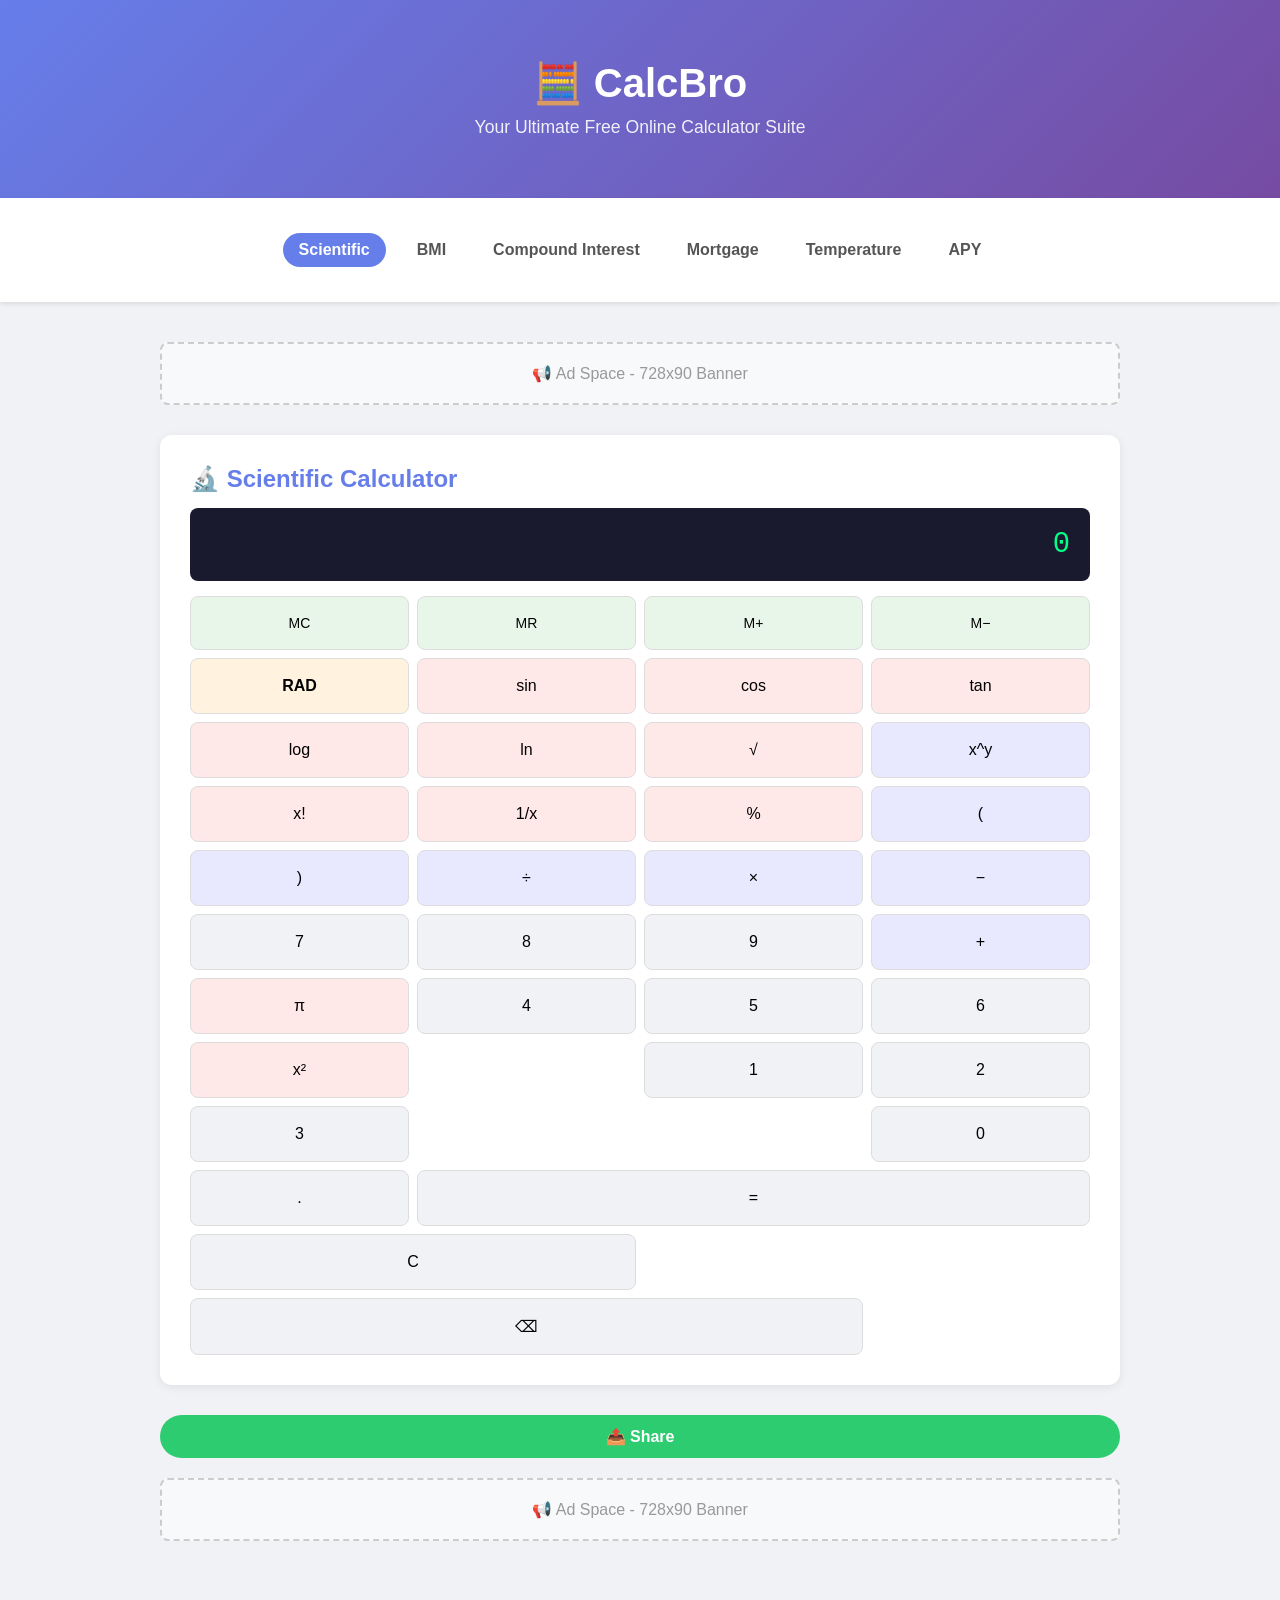
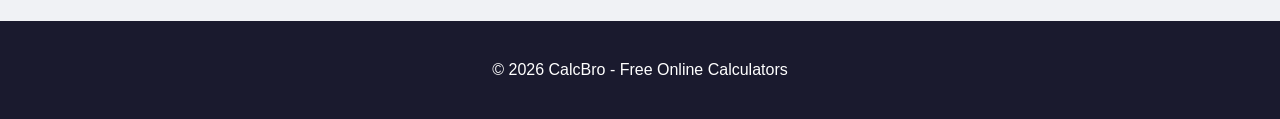
==== index.html @ e7fcbe0c "PR#20: Fix broken calculate and share buttons on all calculator pages - Restore 'unsafe-inline' and " ====
<!DOCTYPE html>
<html lang="en">
<head>
    <meta charset="UTF-8">
    <meta name="viewport" content="width=device-width, initial-scale=1.0">
    <title>Free Online Scientific Calculator | CalcBro - Trig, Log, Square Root</title>
    <meta name="description" content="Free online scientific calculator with trig functions, logarithms, and square roots. Fast, accurate, mobile-friendly. No download needed.">
    <meta name="keywords" content="scientific calculator, online calculator, trigonometric calculator, sin cos tan calculator, logarithm calculator, free calculator, math calculator">
    <meta name="robots" content="index, follow">
    <meta name="author" content="CalcBro">
    <meta name="language" content="English">
    <meta name="revisit-after" content="7 days">
    <meta http-equiv="Strict-Transport-Security" content="max-age=31536000; includeSubDomains">
    <meta http-equiv="Referrer-Policy" content="strict-origin-when-cross-origin">
    <meta http-equiv="Content-Security-Policy" content="default-src 'self'; script-src 'self' 'unsafe-inline' 'unsafe-eval' https://static.cloudflareinsights.com https://gc.zgo.at; connect-src 'self' https://cloudflareinsights.com https://freshgrass420.goatcounter.com; img-src 'self' data: https:; style-src 'self' 'unsafe-inline'; frame-ancestors 'none';">
    <!-- Open Graph -->
    <meta property="og:title" content="Free Online Scientific Calculator | CalcBro">
    <meta property="og:description" content="Free online scientific calculator with trig functions, logarithms, square roots, and more. Mobile-friendly, no signup required.">
    <meta property="og:type" content="website">
    <meta property="og:url" content="https://freshgrass420.github.io/calculator-website/index.html">
    <!-- Twitter Card -->
    <meta name="twitter:card" content="summary">
    <meta name="twitter:title" content="Free Online Scientific Calculator | CalcBro">
    <meta name="twitter:description" content="Free online scientific calculator with trig functions, logarithms, square roots, and more.">
    <link rel="canonical" href="https://freshgrass420.github.io/calculator-website/index.html">
    <link rel="stylesheet" href="styles.css">
    <!-- Structured Data: SoftwareApplication -->
    <script type="application/ld+json">
    {
        "@context": "https://schema.org",
        "@type": "SoftwareApplication",
        "name": "CalcBro Scientific Calculator",
        "applicationCategory": "UtilityApplication",
        "operatingSystem": "Web Browser",
        "url": "https://freshgrass420.github.io/calculator-website/index.html",
        "description": "Free online scientific calculator with trigonometric functions, logarithms, square roots, and mathematical constants. Mobile-friendly and requires no download.",
        "offers": {
            "@type": "Offer",
            "price": "0",
            "priceCurrency": "USD"
        },
        "featureList": [
            "Trigonometric functions (sin, cos, tan)",
            "Logarithms (log, ln)",
            "Square roots and squares",
            "Pi constant",
            "Basic arithmetic operations"
        ]
    }
    </script>
    <!-- Structured Data: BreadcrumbList -->
    <script type="application/ld+json">
    {
        "@context": "https://schema.org",
        "@type": "BreadcrumbList",
        "itemListElement": [
            {
                "@type": "ListItem",
                "position": 1,
                "name": "Home",
                "item": "https://freshgrass420.github.io/calculator-website/"
            },
            {
                "@type": "ListItem",
                "position": 2,
                "name": "Scientific Calculator",
                "item": "https://freshgrass420.github.io/calculator-website/index.html"
            }
        ]
    }
    </script>
</head>
<body>
    <header>
        <div class="container">
            <h1>🧮 CalcBro</h1>
            <p>Your Ultimate Free Online Calculator Suite</p>
        </div>
    </header>

    <nav class="nav-bar">
        <div class="container">
            <div class="nav-links">
                <a href="index.html" class="active">Scientific</a>
                <a href="bmi.html">BMI</a>
                <a href="compound.html">Compound Interest</a>
                <a href="mortgage.html">Mortgage</a>
                <a href="temperature.html">Temperature</a>
                <a href="apy.html">APY</a>
            </div>
        </div>
    </nav>

    <div class="container">
        <div class="ad-box">📢 Ad Space - 728x90 Banner</div>

        <section class="section">
            <h2>🔬 Scientific Calculator</h2>
            <div class="sci-display" id="sci-display">0</div>
            <div class="sci-grid">
                <!-- Memory and Mode Row -->
                <button class="sci-btn mem" onclick="sciMemClear()">MC</button>
                <button class="sci-btn mem" onclick="sciMemRecall()">MR</button>
                <button class="sci-btn mem" onclick="sciMemAdd()">M+</button>
                <button class="sci-btn mem" onclick="sciMemSubtract()">M−</button>
                <button class="sci-btn fn" id="deg-rad-toggle" onclick="sciToggleDeg()">RAD</button>
                
                <!-- Scientific Functions Row -->
                <button class="sci-btn fn" onclick="sciFn('sin')">sin</button>
                <button class="sci-btn fn" onclick="sciFn('cos')">cos</button>
                <button class="sci-btn fn" onclick="sciFn('tan')">tan</button>
                <button class="sci-btn fn" onclick="sciFn('log')">log</button>
                <button class="sci-btn fn" onclick="sciFn('ln')">ln</button>
                
                <!-- More Functions Row -->
                <button class="sci-btn fn" onclick="sciFn('sqrt')">√</button>
                <button class="sci-btn op" onclick="sciInput('^')">x^y</button>
                <button class="sci-btn fn" onclick="sciFactorial()">x!</button>
                <button class="sci-btn fn" onclick="sciReciprocal()">1/x</button>
                <button class="sci-btn fn" onclick="sciPercent()">%</button>
                
                <!-- Parentheses and Operators Row -->
                <button class="sci-btn op" onclick="sciInput('(')">(</button>
                <button class="sci-btn op" onclick="sciInput(')')">)</button>
                <button class="sci-btn op" onclick="sciInput('/')">÷</button>
                <button class="sci-btn op" onclick="sciInput('*')">×</button>
                <button class="sci-btn op" onclick="sciInput('-')">−</button>
                
                <!-- Numbers 7-8-9 Row -->
                <button class="sci-btn" onclick="sciInput('7')">7</button>
                <button class="sci-btn" onclick="sciInput('8')">8</button>
                <button class="sci-btn" onclick="sciInput('9')">9</button>
                <button class="sci-btn op" onclick="sciInput('+')">+</button>
                <button class="sci-btn fn" onclick="sciInput('pi')">π</button>
                
                <!-- Numbers 4-5-6 Row -->
                <button class="sci-btn" onclick="sciInput('4')">4</button>
                <button class="sci-btn" onclick="sciInput('5')">5</button>
                <button class="sci-btn" onclick="sciInput('6')">6</button>
                <button class="sci-btn fn" onclick="sciFn('square')">x²</button>
                <button class="sci-btn" style="visibility:hidden;"></button>
                
                <!-- Numbers 1-2-3 Row -->
                <button class="sci-btn" onclick="sciInput('1')">1</button>
                <button class="sci-btn" onclick="sciInput('2')">2</button>
                <button class="sci-btn" onclick="sciInput('3')">3</button>
                <button class="sci-btn" style="visibility:hidden;"></button>
                <button class="sci-btn" style="visibility:hidden;"></button>
                
                <!-- Numbers 0 and Special Row -->
                <button class="sci-btn" onclick="sciInput('0')">0</button>
                <button class="sci-btn" onclick="sciInput('.')">.</button>
                <button class="sci-btn equals-btn" onclick="sciCalculateDebounced()">=</button>
                
                <!-- Clear and Backspace Row -->
                <button class="sci-btn clear-btn" onclick="sciClear()">C</button>
                <button class="sci-btn backspace-btn" onclick="sciBackspace()">⌫</button>
            </div>
        </section>

        <div class="share-container">
            <button class="btn-calc share-btn" onclick="shareResult('sci')">📤 Share</button>
        </div>

        <div class="ad-box">📢 Ad Space - 728x90 Banner</div>
    </div>

    <footer>
        <div class="container">
            <p>© 2026 CalcBro - Free Online Calculators</p>
        </div>
    </footer>

    <script src="script.js"></script>
  <!-- Cloudflare Web Analytics --><script defer src='https://static.cloudflareinsights.com/beacon.min.js' data-cf-beacon='{"token": "e698996f14194ecea9198e165afc4b70"}'></script>
<!-- GoatCounter Analytics --><script data-goatcounter="https://freshgrass420.goatcounter.com/count"
        async src="//gc.zgo.at/count.js"></script>
</body>
</html>
---- styles.css ----
* { margin: 0; padding: 0; box-sizing: border-box; }
body { font-family: -apple-system, BlinkMacSystemFont, 'Segoe UI', Roboto, sans-serif; background: #f0f2f5; color: #333; }
.container { max-width: 1000px; margin: 0 auto; padding: 20px; }
header { background: linear-gradient(135deg, #667eea 0%, #764ba2 100%); color: white; padding: 40px 0; text-align: center; }
header h1 { font-size: 2.5em; margin-bottom: 10px; }
header p { opacity: 0.9; font-size: 1.1em; }
.nav-bar { background: white; padding: 15px 0; box-shadow: 0 2px 4px rgba(0,0,0,0.1); position: sticky; top: 0; z-index: 100; }
.nav-links { display: flex; justify-content: center; gap: 15px; flex-wrap: wrap; }
.nav-links a { color: #555; text-decoration: none; font-weight: 600; padding: 8px 16px; border-radius: 20px; transition: all 0.3s; }
.nav-links a:hover, .nav-links a.active { background: #667eea; color: white; }
.section { background: white; padding: 30px; margin: 30px 0; border-radius: 12px; box-shadow: 0 2px 10px rgba(0,0,0,0.08); }
h2 { color: #667eea; margin-bottom: 15px; }
.calc-grid { display: grid; grid-template-columns: 1fr 1fr; gap: 20px; }
@media (max-width: 768px) { .calc-grid { grid-template-columns: 1fr; } }
.input-group { margin-bottom: 15px; }
.input-group label { display: block; margin-bottom: 5px; font-weight: 500; }
.input-group input, .input-group select { width: 100%; padding: 10px; border: 2px solid #e0e0e0; border-radius: 8px; font-size: 16px; }
.input-group input:focus { outline: none; border-color: #667eea; }
.btn-calc { background: linear-gradient(135deg, #667eea 0%, #764ba2 100%); color: white; border: none; padding: 12px 30px; border-radius: 25px; font-size: 16px; font-weight: 600; cursor: pointer; width: 100%; }
.btn-calc:hover { transform: translateY(-2px); box-shadow: 0 5px 15px rgba(102,126,234,0.4); }
.result-box { background: #f8f9fa; border-radius: 8px; padding: 20px; border-left: 4px solid #667eea; }
.result-box h3 { margin-bottom: 10px; }
.result-value { font-size: 1.8em; font-weight: bold; color: #667eea; }
.sci-display { background: #1a1a2e; color: #00ff88; padding: 20px; border-radius: 8px; font-family: 'Courier New', monospace; font-size: 1.8em; text-align: right; margin-bottom: 15px; min-height: 70px; overflow: hidden; }
.sci-grid { display: grid; grid-template-columns: repeat(4, 1fr); gap: 8px; }
.sci-btn { padding: 18px; background: #f0f2f5; border: 1px solid #ddd; border-radius: 8px; cursor: pointer; font-size: 16px; font-weight: 500; transition: background 0.2s; }
.sci-btn:hover { background: #667eea; color: white; }
.sci-btn.op { background: #e8e8ff; }
.sci-btn.fn { background: #ffe8e8; }
.ad-box { background: #f8f9fa; border: 2px dashed #ccc; padding: 20px; text-align: center; margin: 20px 0; color: #999; border-radius: 8px; }
footer { background: #1a1a2e; color: white; text-align: center; padding: 20px 0; margin-top: 40px; }

/* Memory buttons */
.sci-btn.mem { background: #e8f5e9; font-size: 14px; }
/* Degree/Radian toggle */
#deg-rad-toggle { background: #fff3e0; font-weight: 700; }
/* Copy/Share buttons */
.btn-copy { background: #3498db; }
.btn-share { background: #2ecc71; }

/* Security fix: moved inline styles to CSS */
.equals-btn { grid-column: span 3; }
.clear-btn { grid-column: span 2; }
.backspace-btn { grid-column: span 3; }
.share-container { display: flex; gap: 10px; margin-top: 10px; }
.share-btn { width: auto; flex: 1; background: #2ecc71; }
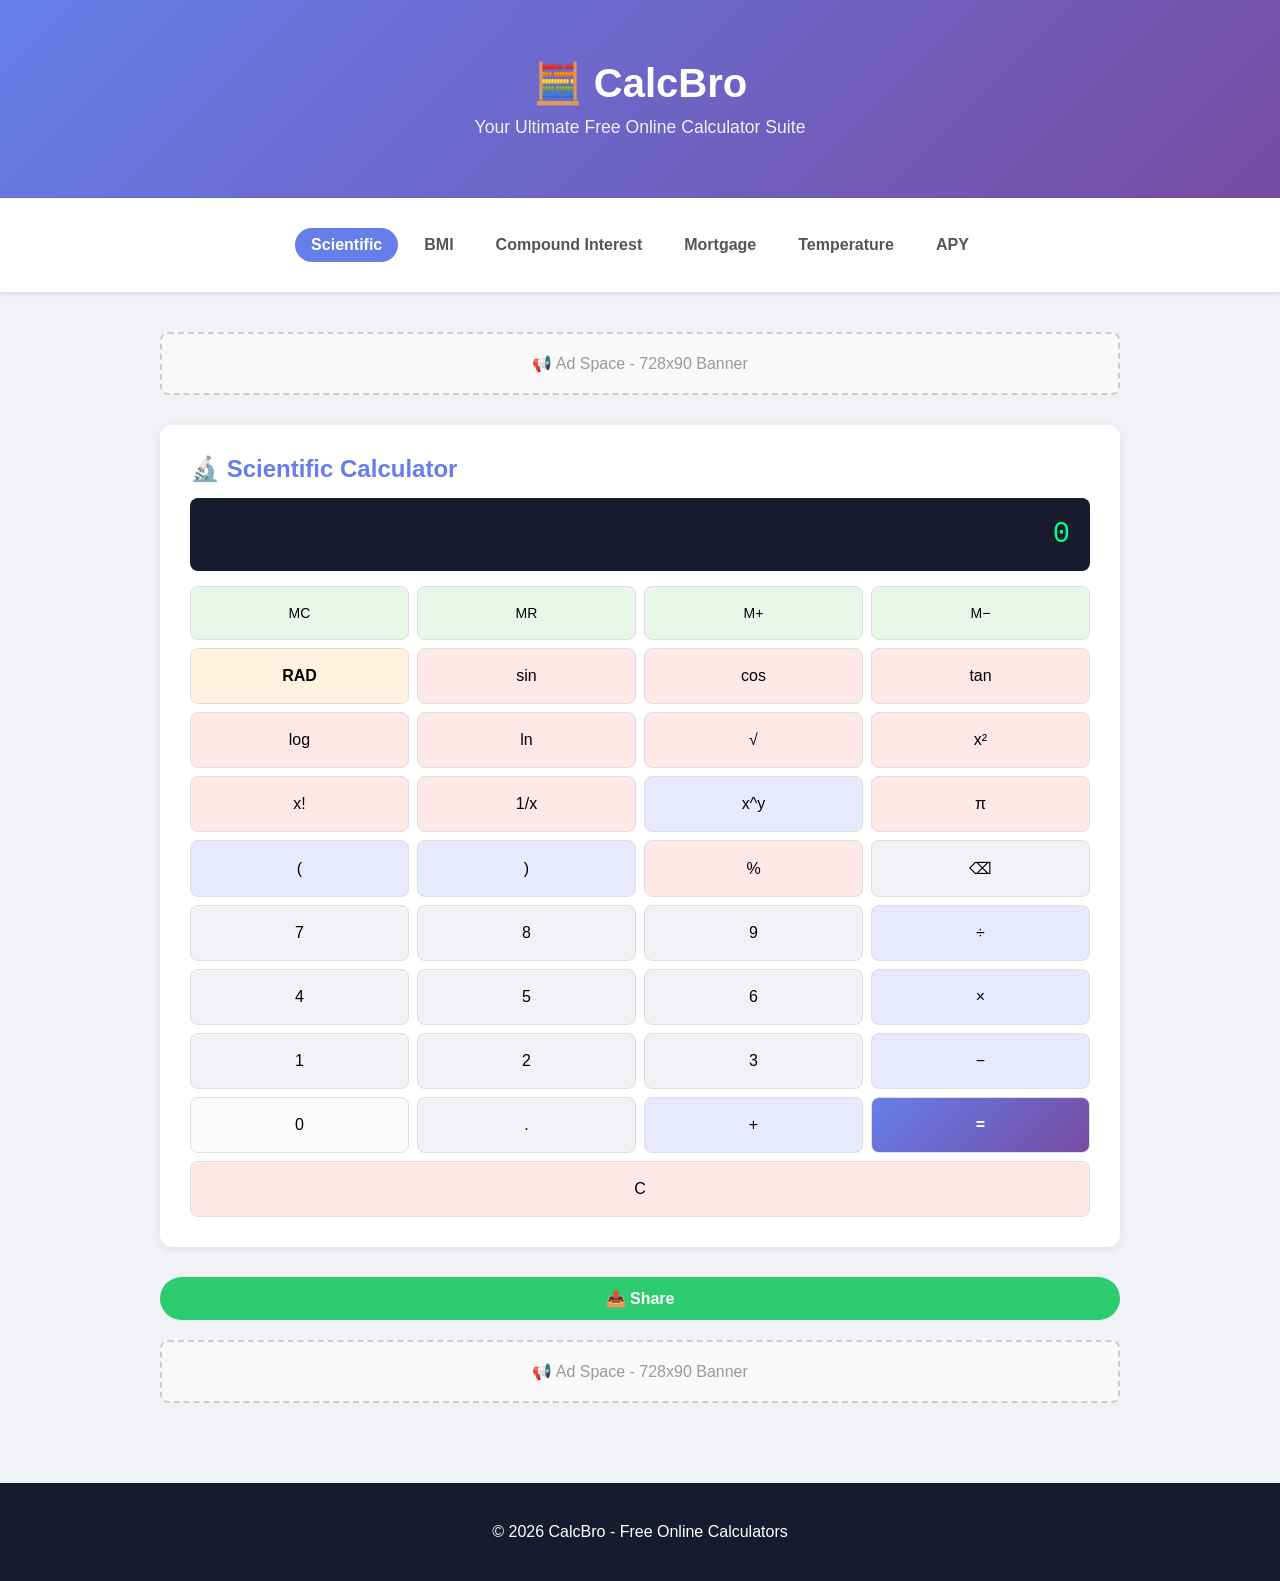
==== commit 81195a18: "PR#22: Fix mobile nav layout and scientific calculator button grid - Nav: compact single-row horizon" ====
--- a/index.html
+++ b/index.html
@@ -12,7 +12,7 @@
     <meta name="revisit-after" content="7 days">
     <meta http-equiv="Strict-Transport-Security" content="max-age=31536000; includeSubDomains">
     <meta http-equiv="Referrer-Policy" content="strict-origin-when-cross-origin">
-    <meta http-equiv="Content-Security-Policy" content="default-src 'self'; script-src 'self' 'unsafe-inline' 'unsafe-eval' https://static.cloudflareinsights.com https://gc.zgo.at; connect-src 'self' https://cloudflareinsights.com https://freshgrass420.goatcounter.com; img-src 'self' data: https:; style-src 'self' 'unsafe-inline'; frame-ancestors 'none';">
+    <meta http-equiv="Content-Security-Policy" content="default-src 'self'; script-src 'self' https://static.cloudflareinsights.com https://gc.zgo.at; connect-src 'self' https://cloudflareinsights.com https://freshgrass420.goatcounter.com; img-src 'self' data: https:; style-src 'self' 'unsafe-inline'; frame-ancestors 'none';">
     <!-- Open Graph -->
     <meta property="og:title" content="Free Online Scientific Calculator | CalcBro">
     <meta property="og:description" content="Free online scientific calculator with trig functions, logarithms, square roots, and more. Mobile-friendly, no signup required.">
@@ -98,68 +98,67 @@
             <h2>🔬 Scientific Calculator</h2>
             <div class="sci-display" id="sci-display">0</div>
             <div class="sci-grid">
-                <!-- Memory and Mode Row -->
-                <button class="sci-btn mem" onclick="sciMemClear()">MC</button>
-                <button class="sci-btn mem" onclick="sciMemRecall()">MR</button>
-                <button class="sci-btn mem" onclick="sciMemAdd()">M+</button>
-                <button class="sci-btn mem" onclick="sciMemSubtract()">M−</button>
-                <button class="sci-btn fn" id="deg-rad-toggle" onclick="sciToggleDeg()">RAD</button>
-                
-                <!-- Scientific Functions Row -->
-                <button class="sci-btn fn" onclick="sciFn('sin')">sin</button>
-                <button class="sci-btn fn" onclick="sciFn('cos')">cos</button>
-                <button class="sci-btn fn" onclick="sciFn('tan')">tan</button>
-                <button class="sci-btn fn" onclick="sciFn('log')">log</button>
-                <button class="sci-btn fn" onclick="sciFn('ln')">ln</button>
-                
-                <!-- More Functions Row -->
-                <button class="sci-btn fn" onclick="sciFn('sqrt')">√</button>
-                <button class="sci-btn op" onclick="sciInput('^')">x^y</button>
-                <button class="sci-btn fn" onclick="sciFactorial()">x!</button>
-                <button class="sci-btn fn" onclick="sciReciprocal()">1/x</button>
-                <button class="sci-btn fn" onclick="sciPercent()">%</button>
-                
-                <!-- Parentheses and Operators Row -->
-                <button class="sci-btn op" onclick="sciInput('(')">(</button>
-                <button class="sci-btn op" onclick="sciInput(')')">)</button>
-                <button class="sci-btn op" onclick="sciInput('/')">÷</button>
-                <button class="sci-btn op" onclick="sciInput('*')">×</button>
-                <button class="sci-btn op" onclick="sciInput('-')">−</button>
-                
-                <!-- Numbers 7-8-9 Row -->
-                <button class="sci-btn" onclick="sciInput('7')">7</button>
-                <button class="sci-btn" onclick="sciInput('8')">8</button>
-                <button class="sci-btn" onclick="sciInput('9')">9</button>
-                <button class="sci-btn op" onclick="sciInput('+')">+</button>
-                <button class="sci-btn fn" onclick="sciInput('pi')">π</button>
-                
-                <!-- Numbers 4-5-6 Row -->
-                <button class="sci-btn" onclick="sciInput('4')">4</button>
-                <button class="sci-btn" onclick="sciInput('5')">5</button>
-                <button class="sci-btn" onclick="sciInput('6')">6</button>
-                <button class="sci-btn fn" onclick="sciFn('square')">x²</button>
-                <button class="sci-btn" style="visibility:hidden;"></button>
-                
-                <!-- Numbers 1-2-3 Row -->
-                <button class="sci-btn" onclick="sciInput('1')">1</button>
-                <button class="sci-btn" onclick="sciInput('2')">2</button>
-                <button class="sci-btn" onclick="sciInput('3')">3</button>
-                <button class="sci-btn" style="visibility:hidden;"></button>
-                <button class="sci-btn" style="visibility:hidden;"></button>
-                
-                <!-- Numbers 0 and Special Row -->
-                <button class="sci-btn" onclick="sciInput('0')">0</button>
-                <button class="sci-btn" onclick="sciInput('.')">.</button>
-                <button class="sci-btn equals-btn" onclick="sciCalculateDebounced()">=</button>
-                
-                <!-- Clear and Backspace Row -->
-                <button class="sci-btn clear-btn" onclick="sciClear()">C</button>
-                <button class="sci-btn backspace-btn" onclick="sciBackspace()">⌫</button>
+                <!-- Memory & Mode Row -->
+                <button class="sci-btn mem" data-action="sciMemClear">MC</button>
+                <button class="sci-btn mem" data-action="sciMemRecall">MR</button>
+                <button class="sci-btn mem" data-action="sciMemAdd">M+</button>
+                <button class="sci-btn mem" data-action="sciMemSubtract">M−</button>
+
+                <!-- Trig & Mode Row -->
+                <button class="sci-btn fn" id="deg-rad-toggle" data-action="sciToggleDeg">RAD</button>
+                <button class="sci-btn fn" data-fn="sin">sin</button>
+                <button class="sci-btn fn" data-fn="cos">cos</button>
+                <button class="sci-btn fn" data-fn="tan">tan</button>
+
+                <!-- Logs & Powers Row -->
+                <button class="sci-btn fn" data-fn="log">log</button>
+                <button class="sci-btn fn" data-fn="ln">ln</button>
+                <button class="sci-btn fn" data-fn="sqrt">√</button>
+                <button class="sci-btn fn" data-fn="square">x²</button>
+
+                <!-- Special Functions Row -->
+                <button class="sci-btn fn" data-action="sciFactorial">x!</button>
+                <button class="sci-btn fn" data-action="sciReciprocal">1/x</button>
+                <button class="sci-btn op" data-val="^">x^y</button>
+                <button class="sci-btn fn" data-val="pi">π</button>
+
+                <!-- Parens & Modifiers Row -->
+                <button class="sci-btn op" data-val="(">(</button>
+                <button class="sci-btn op" data-val=")">)</button>
+                <button class="sci-btn fn" data-action="sciPercent">%</button>
+                <button class="sci-btn backspace-btn" data-action="sciBackspace">⌫</button>
+
+                <!-- Numbers 7-9 + operator Row -->
+                <button class="sci-btn" data-val="7">7</button>
+                <button class="sci-btn" data-val="8">8</button>
+                <button class="sci-btn" data-val="9">9</button>
+                <button class="sci-btn op" data-val="/">÷</button>
+
+                <!-- Numbers 4-6 + operator Row -->
+                <button class="sci-btn" data-val="4">4</button>
+                <button class="sci-btn" data-val="5">5</button>
+                <button class="sci-btn" data-val="6">6</button>
+                <button class="sci-btn op" data-val="*">×</button>
+
+                <!-- Numbers 1-3 + operator Row -->
+                <button class="sci-btn" data-val="1">1</button>
+                <button class="sci-btn" data-val="2">2</button>
+                <button class="sci-btn" data-val="3">3</button>
+                <button class="sci-btn op" data-val="-">−</button>
+
+                <!-- Numbers 0, decimal, equals Row -->
+                <button class="sci-btn zero-btn" data-val="0">0</button>
+                <button class="sci-btn" data-val=".">.</button>
+                <button class="sci-btn op" data-val="+">+</button>
+                <button class="sci-btn equals-btn" data-action="sciCalculate">=</button>
+
+                <!-- Clear Row -->
+                <button class="sci-btn fn clear-btn clear-full" data-action="sciClear">C</button>
             </div>
         </section>
 
         <div class="share-container">
-            <button class="btn-calc share-btn" onclick="shareResult('sci')">📤 Share</button>
+            <button class="btn-calc share-btn" id="sci-share-btn">📤 Share</button>
         </div>
 
         <div class="ad-box">📢 Ad Space - 728x90 Banner</div>
--- a/styles.css
+++ b/styles.css
@@ -4,10 +4,16 @@
 header { background: linear-gradient(135deg, #667eea 0%, #764ba2 100%); color: white; padding: 40px 0; text-align: center; }
 header h1 { font-size: 2.5em; margin-bottom: 10px; }
 header p { opacity: 0.9; font-size: 1.1em; }
-.nav-bar { background: white; padding: 15px 0; box-shadow: 0 2px 4px rgba(0,0,0,0.1); position: sticky; top: 0; z-index: 100; }
-.nav-links { display: flex; justify-content: center; gap: 15px; flex-wrap: wrap; }
-.nav-links a { color: #555; text-decoration: none; font-weight: 600; padding: 8px 16px; border-radius: 20px; transition: all 0.3s; }
+.nav-bar { background: white; padding: 10px 0; box-shadow: 0 2px 4px rgba(0,0,0,0.1); position: sticky; top: 0; z-index: 100; }
+.nav-links { display: flex; justify-content: center; gap: 10px; flex-wrap: wrap; }
+.nav-links a { color: #555; text-decoration: none; font-weight: 600; padding: 8px 16px; border-radius: 20px; transition: all 0.3s; white-space: nowrap; }
 .nav-links a:hover, .nav-links a.active { background: #667eea; color: white; }
+/* Compact single-row nav on small screens (horizontal scroll instead of wrapping) */
+@media (max-width: 768px) {
+    .nav-links { flex-wrap: nowrap; justify-content: flex-start; overflow-x: auto; -webkit-overflow-scrolling: touch; scrollbar-width: none; padding-bottom: 4px; }
+    .nav-links::-webkit-scrollbar { display: none; }
+    .nav-links a { padding: 7px 14px; font-size: 14px; }
+}
 .section { background: white; padding: 30px; margin: 30px 0; border-radius: 12px; box-shadow: 0 2px 10px rgba(0,0,0,0.08); }
 h2 { color: #667eea; margin-bottom: 15px; }
 .calc-grid { display: grid; grid-template-columns: 1fr 1fr; gap: 20px; }
@@ -23,10 +29,14 @@
 .result-value { font-size: 1.8em; font-weight: bold; color: #667eea; }
 .sci-display { background: #1a1a2e; color: #00ff88; padding: 20px; border-radius: 8px; font-family: 'Courier New', monospace; font-size: 1.8em; text-align: right; margin-bottom: 15px; min-height: 70px; overflow: hidden; }
 .sci-grid { display: grid; grid-template-columns: repeat(4, 1fr); gap: 8px; }
-.sci-btn { padding: 18px; background: #f0f2f5; border: 1px solid #ddd; border-radius: 8px; cursor: pointer; font-size: 16px; font-weight: 500; transition: background 0.2s; }
+.sci-btn { padding: 18px; background: #f0f2f5; border: 1px solid #ddd; border-radius: 8px; cursor: pointer; font-size: 16px; font-weight: 500; transition: background 0.2s; -webkit-tap-highlight-color: transparent; }
 .sci-btn:hover { background: #667eea; color: white; }
+.sci-btn:active { background: #764ba2; color: white; }
 .sci-btn.op { background: #e8e8ff; }
 .sci-btn.fn { background: #ffe8e8; }
+@media (max-width: 768px) {
+    .sci-btn { padding: 14px; font-size: 15px; }
+}
 .ad-box { background: #f8f9fa; border: 2px dashed #ccc; padding: 20px; text-align: center; margin: 20px 0; color: #999; border-radius: 8px; }
 footer { background: #1a1a2e; color: white; text-align: center; padding: 20px 0; margin-top: 40px; }
 
@@ -39,8 +49,9 @@
 .btn-share { background: #2ecc71; }
 
 /* Security fix: moved inline styles to CSS */
-.equals-btn { grid-column: span 3; }
-.clear-btn { grid-column: span 2; }
-.backspace-btn { grid-column: span 3; }
+.clear-full { grid-column: span 4; }
+.zero-btn { background: #fafbfc; }
+.equals-btn { background: linear-gradient(135deg, #667eea 0%, #764ba2 100%); color: white; font-weight: 700; }
+.equals-btn:hover, .equals-btn:active { background: #764ba2; color: white; }
 .share-container { display: flex; gap: 10px; margin-top: 10px; }
 .share-btn { width: auto; flex: 1; background: #2ecc71; }
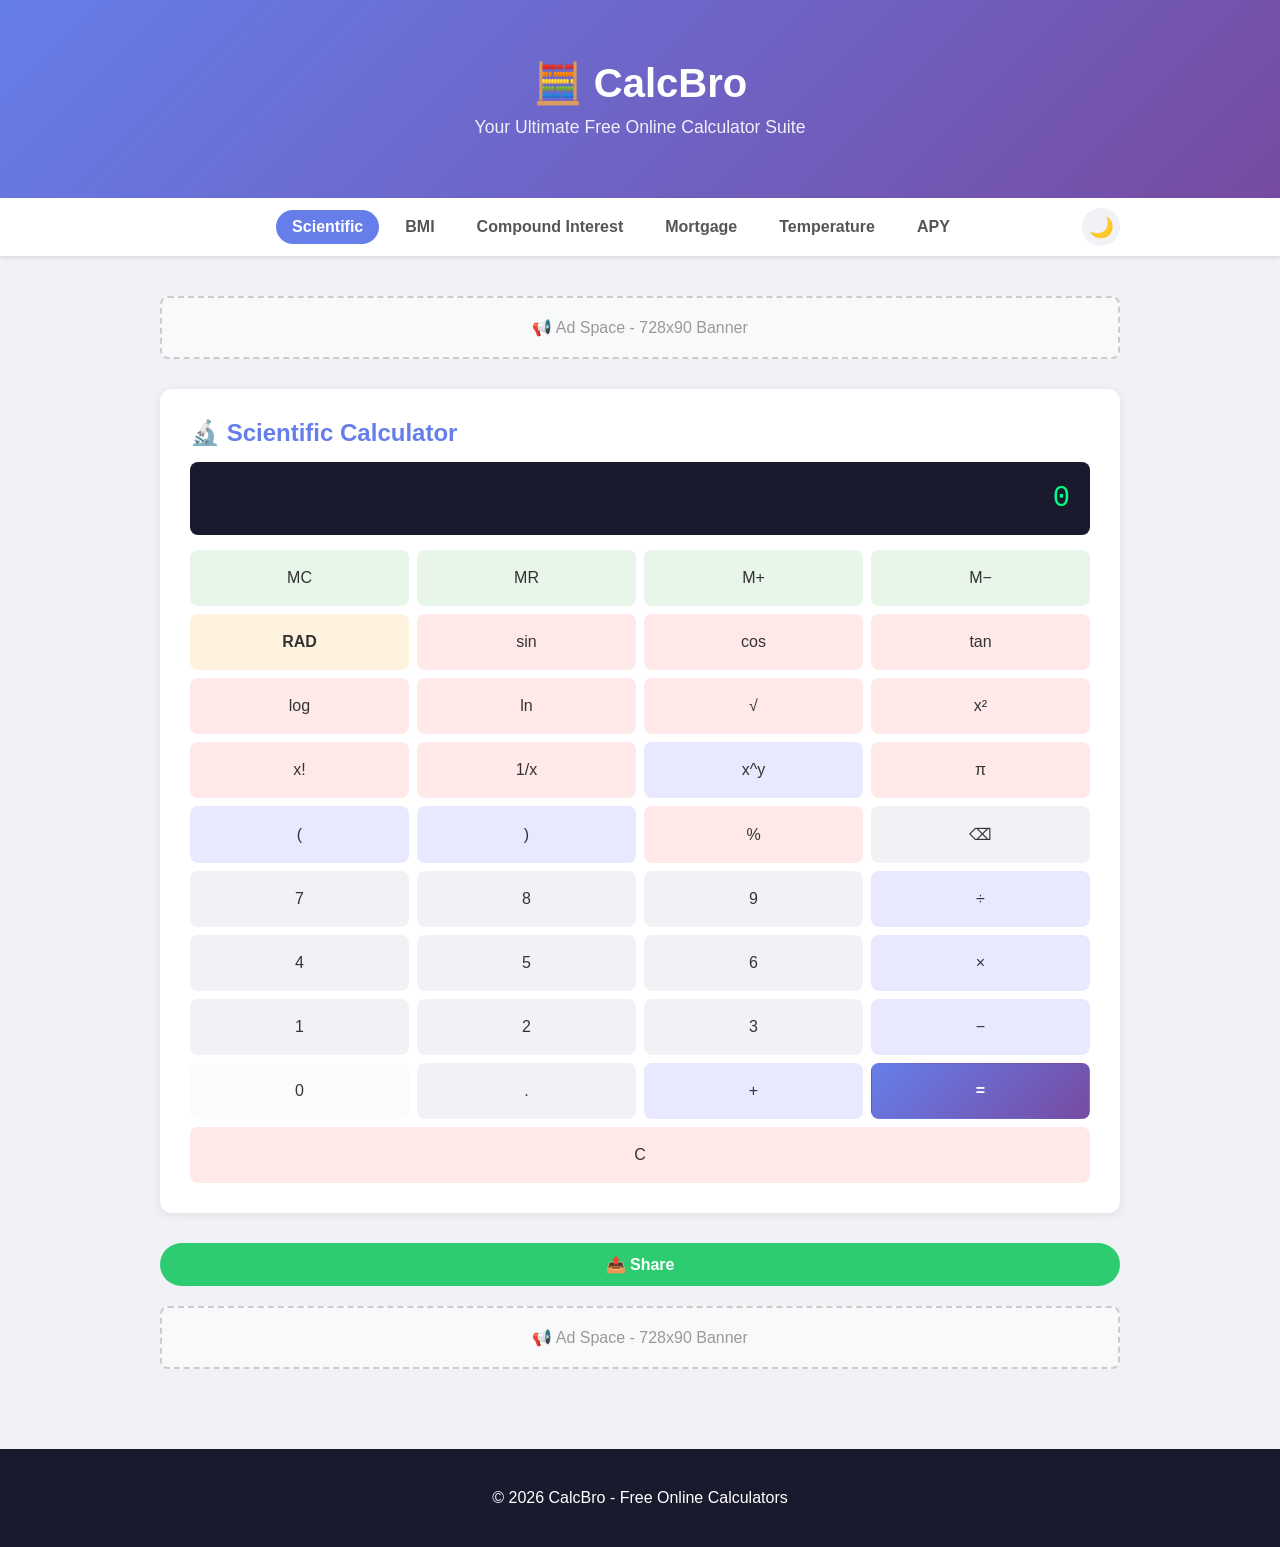
==== commit 27da5761: "feat: add night mode toggle to all calculator pages - Add CSS custom properties with nightmode overr" ====
--- a/index.html
+++ b/index.html
@@ -79,7 +79,7 @@
     </header>
 
     <nav class="nav-bar">
-        <div class="container">
+        <div class="nav-container">
             <div class="nav-links">
                 <a href="index.html" class="active">Scientific</a>
                 <a href="bmi.html">BMI</a>
@@ -88,6 +88,7 @@
                 <a href="temperature.html">Temperature</a>
                 <a href="apy.html">APY</a>
             </div>
+            <button class="nm-toggle" id="nm-toggle" title="Toggle Night Mode">&#127769;</button>
         </div>
     </nav>
 
--- a/styles.css
+++ b/styles.css
@@ -1,57 +1,281 @@
+/* ============================================================
+   CalcBro - Styles with Night Mode (CSS Custom Properties)
+   ============================================================ */
+
+:root {
+  --bg: #f0f2f5;
+  --text: #333;
+  --card-bg: #fff;
+  --card-text: #333;
+  --nav-bg: #fff;
+  --nav-text: #555;
+  --nav-shadow: rgba(0,0,0,0.1);
+  --input-bg: #fff;
+  --input-border: #e0e0e0;
+  --input-focus: #667eea;
+  --btn-gradient-1: #667eea;
+  --btn-gradient-2: #764ba2;
+  --btn-text: #fff;
+  --btn-hover-shadow: rgba(102,126,234,0.4);
+  --result-bg: #f8f9fa;
+  --result-border: #667eea;
+  --result-value: #667eea;
+  --sci-display-bg: #1a1a2e;
+  --sci-display-text: #00ff88;
+  --sci-btn-bg: #f0f2f5;
+  --sci-btn-text: #333;
+  --sci-btn-hover-bg: #667eea;
+  --sci-btn-hover-text: #fff;
+  --sci-btn-active-bg: #764ba2;
+  --sci-op-bg: #e8e8ff;
+  --sci-fn-bg: #ffe8e8;
+  --sci-mem-bg: #e8f5e9;
+  --sci-deg-bg: #fff3e0;
+  --sci-clear-bg: #e74c3c;
+  --sci-clear-text: #fff;
+  --sci-eq-gradient-1: #667eea;
+  --sci-eq-gradient-2: #764ba2;
+  --sci-eq-text: #fff;
+  --zero-btn-bg: #fafbfc;
+  --ad-bg: #f8f9fa;
+  --ad-border: #ccc;
+  --ad-text: #999;
+  --footer-bg: #1a1a2e;
+  --footer-text: #fff;
+  --toggle-bg: #f0f2f5;
+  --toggle-text: #f39c12;
+  --toggle-hover-bg: #e0e0e0;
+  --table-header-bg: #667eea;
+  --table-header-text: #fff;
+  --table-row-1: #e8f4fd;
+  --table-row-2: #e8f8e8;
+  --table-row-3: #fff5e6;
+  --table-row-4: #fde8e8;
+  --table-border: #ddd;
+  --text-secondary: #666;
+  --text-muted: #999;
+}
+
+body.nightmode {
+  --bg: #0f0f1a;
+  --text: #e0e0e0;
+  --card-bg: #1a1a2e;
+  --card-text: #e0e0e0;
+  --nav-bg: #12122a;
+  --nav-text: #b0b0d0;
+  --nav-shadow: rgba(0,0,0,0.4);
+  --input-bg: #12122a;
+  --input-border: #2a2a4a;
+  --input-focus: #818cf8;
+  --btn-gradient-1: #4f46e5;
+  --btn-gradient-2: #7c3aed;
+  --btn-text: #e0e0e0;
+  --btn-hover-shadow: rgba(79,70,229,0.4);
+  --result-bg: #12122a;
+  --result-border: #818cf8;
+  --result-value: #818cf8;
+  --sci-display-bg: #0a0a18;
+  --sci-display-text: #00ff88;
+  --sci-btn-bg: #1a1a2e;
+  --sci-btn-text: #c0c0e0;
+  --sci-btn-hover-bg: #4f46e5;
+  --sci-btn-hover-text: #fff;
+  --sci-btn-active-bg: #7c3aed;
+  --sci-op-bg: #1a1a3e;
+  --sci-fn-bg: #2a1a1a;
+  --sci-mem-bg: #0a2a1a;
+  --sci-deg-bg: #2a2a0a;
+  --sci-clear-bg: #c0392b;
+  --sci-clear-text: #fff;
+  --sci-eq-gradient-1: #4f46e5;
+  --sci-eq-gradient-2: #7c3aed;
+  --sci-eq-text: #fff;
+  --zero-btn-bg: #1a1a2e;
+  --ad-bg: #12122a;
+  --ad-border: #2a2a4a;
+  --ad-text: #555;
+  --footer-bg: #0a0a18;
+  --footer-text: #888;
+  --toggle-bg: #1a1a2e;
+  --toggle-text: #f1c40f;
+  --toggle-hover-bg: #2a2a4a;
+  --table-header-bg: #4f46e5;
+  --table-header-text: #e0e0e0;
+  --table-row-1: #12122a;
+  --table-row-2: #0a1a2a;
+  --table-row-3: #2a2a0a;
+  --table-row-4: #2a0a0a;
+  --table-border: #2a2a4a;
+  --text-secondary: #888;
+  --text-muted: #555;
+}
+
 * { margin: 0; padding: 0; box-sizing: border-box; }
-body { font-family: -apple-system, BlinkMacSystemFont, 'Segoe UI', Roboto, sans-serif; background: #f0f2f5; color: #333; }
+body {
+  font-family: -apple-system, BlinkMacSystemFont, 'Segoe UI', Roboto, sans-serif;
+  background: var(--bg);
+  color: var(--text);
+  transition: background-color 0.3s, color 0.3s;
+}
 .container { max-width: 1000px; margin: 0 auto; padding: 20px; }
 header { background: linear-gradient(135deg, #667eea 0%, #764ba2 100%); color: white; padding: 40px 0; text-align: center; }
 header h1 { font-size: 2.5em; margin-bottom: 10px; }
 header p { opacity: 0.9; font-size: 1.1em; }
-.nav-bar { background: white; padding: 10px 0; box-shadow: 0 2px 4px rgba(0,0,0,0.1); position: sticky; top: 0; z-index: 100; }
-.nav-links { display: flex; justify-content: center; gap: 10px; flex-wrap: wrap; }
-.nav-links a { color: #555; text-decoration: none; font-weight: 600; padding: 8px 16px; border-radius: 20px; transition: all 0.3s; white-space: nowrap; }
+.nav-bar {
+  background: var(--nav-bg);
+  padding: 10px 0;
+  box-shadow: 0 2px 4px var(--nav-shadow);
+  position: sticky;
+  top: 0;
+  z-index: 100;
+}
+.nav-container { display: flex; align-items: center; max-width: 1000px; margin: 0 auto; padding: 0 20px; }
+.nav-links { display: flex; justify-content: center; gap: 10px; flex-wrap: wrap; flex: 1; }
+.nav-links a {
+  color: var(--nav-text);
+  text-decoration: none;
+  font-weight: 600;
+  padding: 8px 16px;
+  border-radius: 20px;
+  transition: all 0.3s;
+  white-space: nowrap;
+}
 .nav-links a:hover, .nav-links a.active { background: #667eea; color: white; }
-/* Compact single-row nav on small screens (horizontal scroll instead of wrapping) */
+.nm-toggle {
+  background: var(--toggle-bg);
+  border: none;
+  font-size: 20px;
+  cursor: pointer;
+  padding: 8px;
+  border-radius: 50%;
+  width: 38px;
+  height: 38px;
+  display: flex;
+  align-items: center;
+  justify-content: center;
+  transition: background 0.3s;
+  flex-shrink: 0;
+  line-height: 1;
+}
+.nm-toggle:hover { background: var(--toggle-hover-bg); }
+/* Compact single-row nav on small screens */
 @media (max-width: 768px) {
-    .nav-links { flex-wrap: nowrap; justify-content: flex-start; overflow-x: auto; -webkit-overflow-scrolling: touch; scrollbar-width: none; padding-bottom: 4px; }
-    .nav-links::-webkit-scrollbar { display: none; }
-    .nav-links a { padding: 7px 14px; font-size: 14px; }
-}
-.section { background: white; padding: 30px; margin: 30px 0; border-radius: 12px; box-shadow: 0 2px 10px rgba(0,0,0,0.08); }
+  .nav-links { flex-wrap: nowrap; justify-content: flex-start; overflow-x: auto; -webkit-overflow-scrolling: touch; scrollbar-width: none; padding-bottom: 4px; }
+  .nav-links::-webkit-scrollbar { display: none; }
+  .nav-links a { padding: 7px 14px; font-size: 14px; }
+  .nm-toggle { font-size: 18px; width: 34px; height: 34px; padding: 6px; }
+}
+.section {
+  background: var(--card-bg);
+  padding: 30px;
+  margin: 30px 0;
+  border-radius: 12px;
+  box-shadow: 0 2px 10px rgba(0,0,0,0.08);
+  transition: background-color 0.3s;
+}
 h2 { color: #667eea; margin-bottom: 15px; }
 .calc-grid { display: grid; grid-template-columns: 1fr 1fr; gap: 20px; }
 @media (max-width: 768px) { .calc-grid { grid-template-columns: 1fr; } }
 .input-group { margin-bottom: 15px; }
 .input-group label { display: block; margin-bottom: 5px; font-weight: 500; }
-.input-group input, .input-group select { width: 100%; padding: 10px; border: 2px solid #e0e0e0; border-radius: 8px; font-size: 16px; }
-.input-group input:focus { outline: none; border-color: #667eea; }
-.btn-calc { background: linear-gradient(135deg, #667eea 0%, #764ba2 100%); color: white; border: none; padding: 12px 30px; border-radius: 25px; font-size: 16px; font-weight: 600; cursor: pointer; width: 100%; }
-.btn-calc:hover { transform: translateY(-2px); box-shadow: 0 5px 15px rgba(102,126,234,0.4); }
-.result-box { background: #f8f9fa; border-radius: 8px; padding: 20px; border-left: 4px solid #667eea; }
+.input-group input, .input-group select {
+  width: 100%;
+  padding: 10px;
+  border: 2px solid var(--input-border);
+  border-radius: 8px;
+  font-size: 16px;
+  background: var(--input-bg);
+  color: var(--text);
+  transition: border-color 0.3s, background-color 0.3s, color 0.3s;
+}
+.input-group input:focus { outline: none; border-color: var(--input-focus); }
+.btn-calc {
+  background: linear-gradient(135deg, var(--btn-gradient-1) 0%, var(--btn-gradient-2) 100%);
+  color: var(--btn-text);
+  border: none;
+  padding: 12px 30px;
+  border-radius: 25px;
+  font-size: 16px;
+  font-weight: 600;
+  cursor: pointer;
+  width: 100%;
+  transition: transform 0.2s, box-shadow 0.2s;
+}
+.btn-calc:hover { transform: translateY(-2px); box-shadow: 0 5px 15px var(--btn-hover-shadow); }
+.result-box {
+  background: var(--result-bg);
+  border-radius: 8px;
+  padding: 20px;
+  border-left: 4px solid var(--result-border);
+  transition: background-color 0.3s;
+}
 .result-box h3 { margin-bottom: 10px; }
-.result-value { font-size: 1.8em; font-weight: bold; color: #667eea; }
-.sci-display { background: #1a1a2e; color: #00ff88; padding: 20px; border-radius: 8px; font-family: 'Courier New', monospace; font-size: 1.8em; text-align: right; margin-bottom: 15px; min-height: 70px; overflow: hidden; }
+.result-value { font-size: 1.8em; font-weight: bold; color: var(--result-value); }
+.sci-display {
+  background: var(--sci-display-bg);
+  color: var(--sci-display-text);
+  padding: 20px;
+  border-radius: 8px;
+  font-family: 'Courier New', monospace;
+  font-size: 1.8em;
+  text-align: right;
+  margin-bottom: 15px;
+  min-height: 70px;
+  overflow: hidden;
+  transition: background-color 0.3s;
+}
 .sci-grid { display: grid; grid-template-columns: repeat(4, 1fr); gap: 8px; }
-.sci-btn { padding: 18px; background: #f0f2f5; border: 1px solid #ddd; border-radius: 8px; cursor: pointer; font-size: 16px; font-weight: 500; transition: background 0.2s; -webkit-tap-highlight-color: transparent; }
-.sci-btn:hover { background: #667eea; color: white; }
-.sci-btn:active { background: #764ba2; color: white; }
-.sci-btn.op { background: #e8e8ff; }
-.sci-btn.fn { background: #ffe8e8; }
+.sci-btn {
+  padding: 18px;
+  background: var(--sci-btn-bg);
+  color: var(--sci-btn-text);
+  border: 1px solid transparent;
+  border-radius: 8px;
+  cursor: pointer;
+  font-size: 16px;
+  font-weight: 500;
+  transition: background 0.2s, color 0.2s;
+  -webkit-tap-highlight-color: transparent;
+}
+.sci-btn:hover { background: var(--sci-btn-hover-bg); color: var(--sci-btn-hover-text); }
+.sci-btn:active { background: var(--sci-btn-active-bg); color: white; }
+.sci-btn.op { background: var(--sci-op-bg); }
+.sci-btn.fn { background: var(--sci-fn-bg); }
 @media (max-width: 768px) {
-    .sci-btn { padding: 14px; font-size: 15px; }
-}
-.ad-box { background: #f8f9fa; border: 2px dashed #ccc; padding: 20px; text-align: center; margin: 20px 0; color: #999; border-radius: 8px; }
-footer { background: #1a1a2e; color: white; text-align: center; padding: 20px 0; margin-top: 40px; }
-
+  .sci-btn { padding: 14px; font-size: 15px; }
+}
+.ad-box {
+  background: var(--ad-bg);
+  border: 2px dashed var(--ad-border);
+  padding: 20px;
+  text-align: center;
+  margin: 20px 0;
+  color: var(--ad-text);
+  border-radius: 8px;
+  transition: background-color 0.3s, border-color 0.3s, color 0.3s;
+}
+footer {
+  background: var(--footer-bg);
+  color: var(--footer-text);
+  text-align: center;
+  padding: 20px 0;
+  margin-top: 40px;
+  transition: background-color 0.3s, color 0.3s;
+}
 /* Memory buttons */
-.sci-btn.mem { background: #e8f5e9; font-size: 14px; }
+.sci-btn.mem { background: var(--sci-mem-bg); }
 /* Degree/Radian toggle */
-#deg-rad-toggle { background: #fff3e0; font-weight: 700; }
+#deg-rad-toggle { background: var(--sci-deg-bg); font-weight: 700; }
 /* Copy/Share buttons */
 .btn-copy { background: #3498db; }
 .btn-share { background: #2ecc71; }
-
 /* Security fix: moved inline styles to CSS */
 .clear-full { grid-column: span 4; }
-.zero-btn { background: #fafbfc; }
-.equals-btn { background: linear-gradient(135deg, #667eea 0%, #764ba2 100%); color: white; font-weight: 700; }
+.zero-btn { background: var(--zero-btn-bg); }
+.equals-btn { background: linear-gradient(135deg, var(--sci-eq-gradient-1) 0%, var(--sci-eq-gradient-2) 100%); color: var(--sci-eq-text); font-weight: 700; }
 .equals-btn:hover, .equals-btn:active { background: #764ba2; color: white; }
+.equals-btn:hover { background: var(--sci-eq-gradient-2); }
 .share-container { display: flex; gap: 10px; margin-top: 10px; }
 .share-btn { width: auto; flex: 1; background: #2ecc71; }
+/* Nightmode toggle icon */
+.nm-toggle .nm-icon { pointer-events: none; }
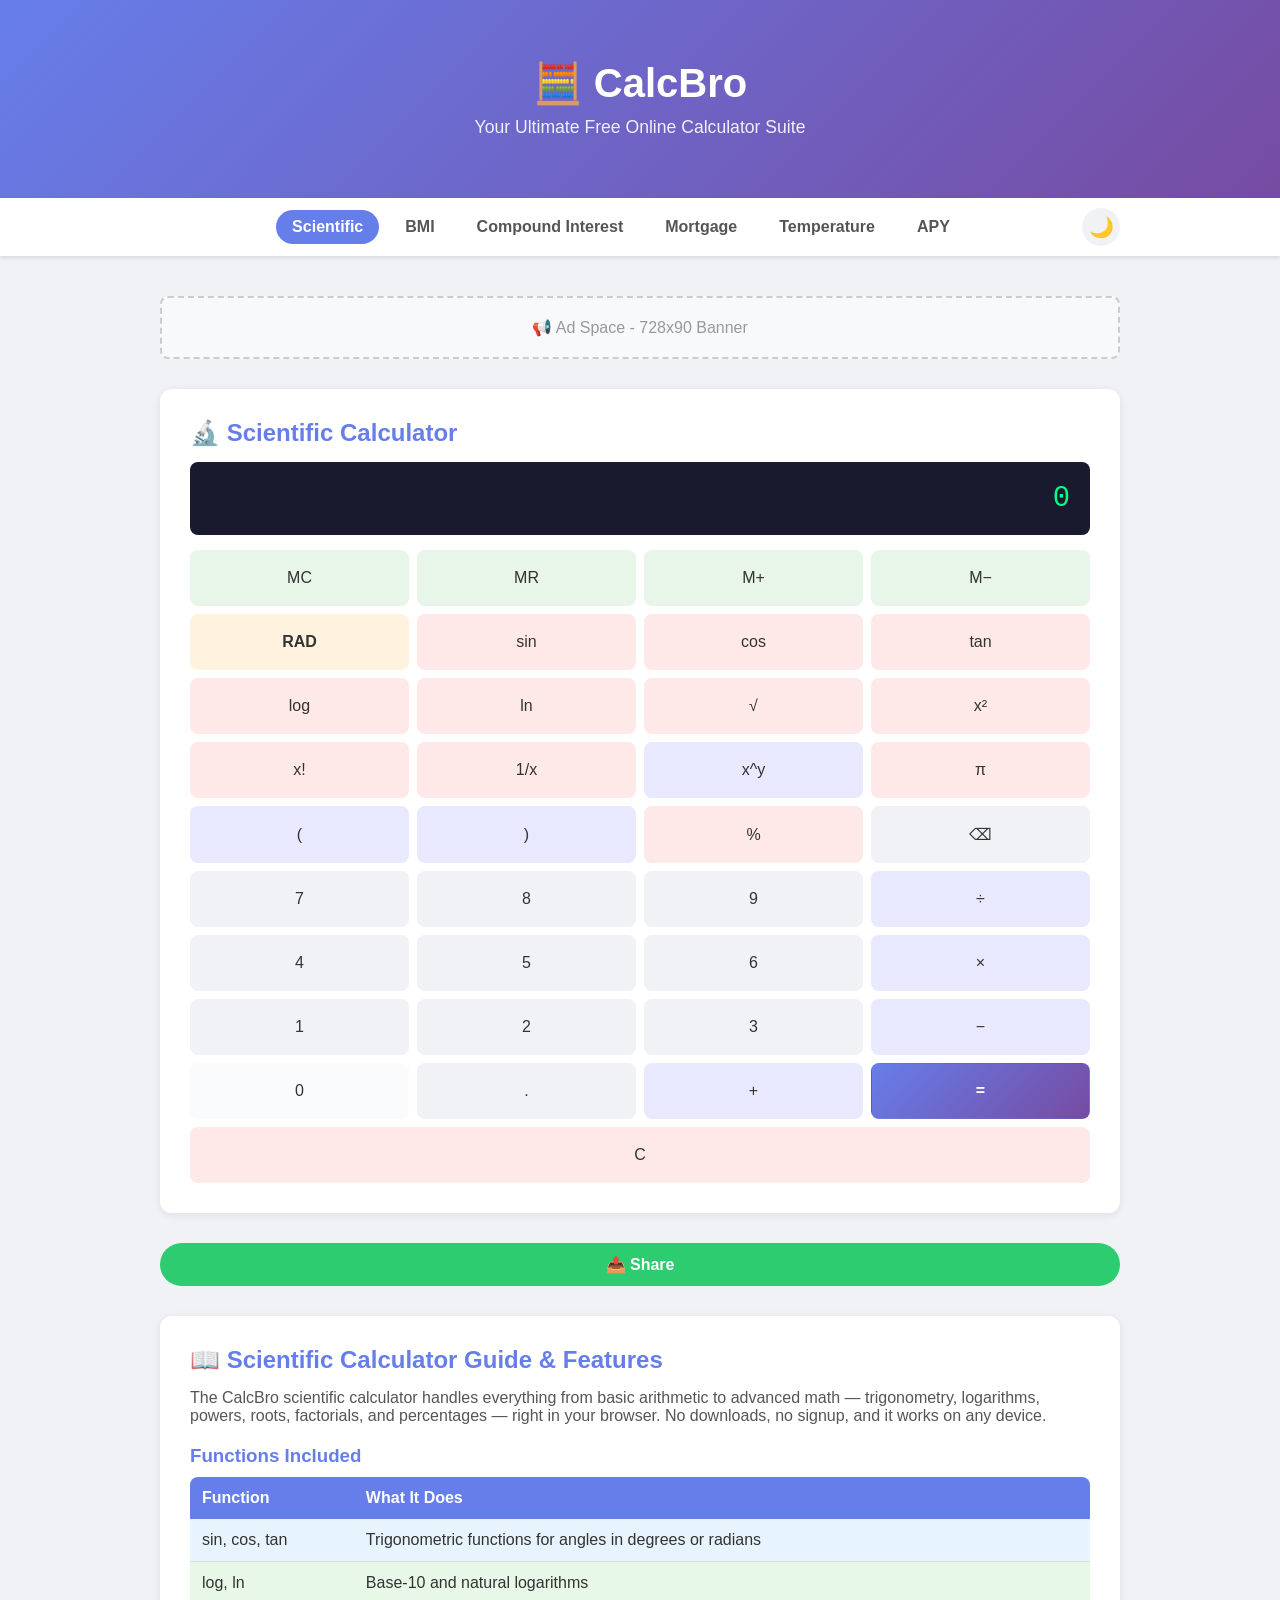
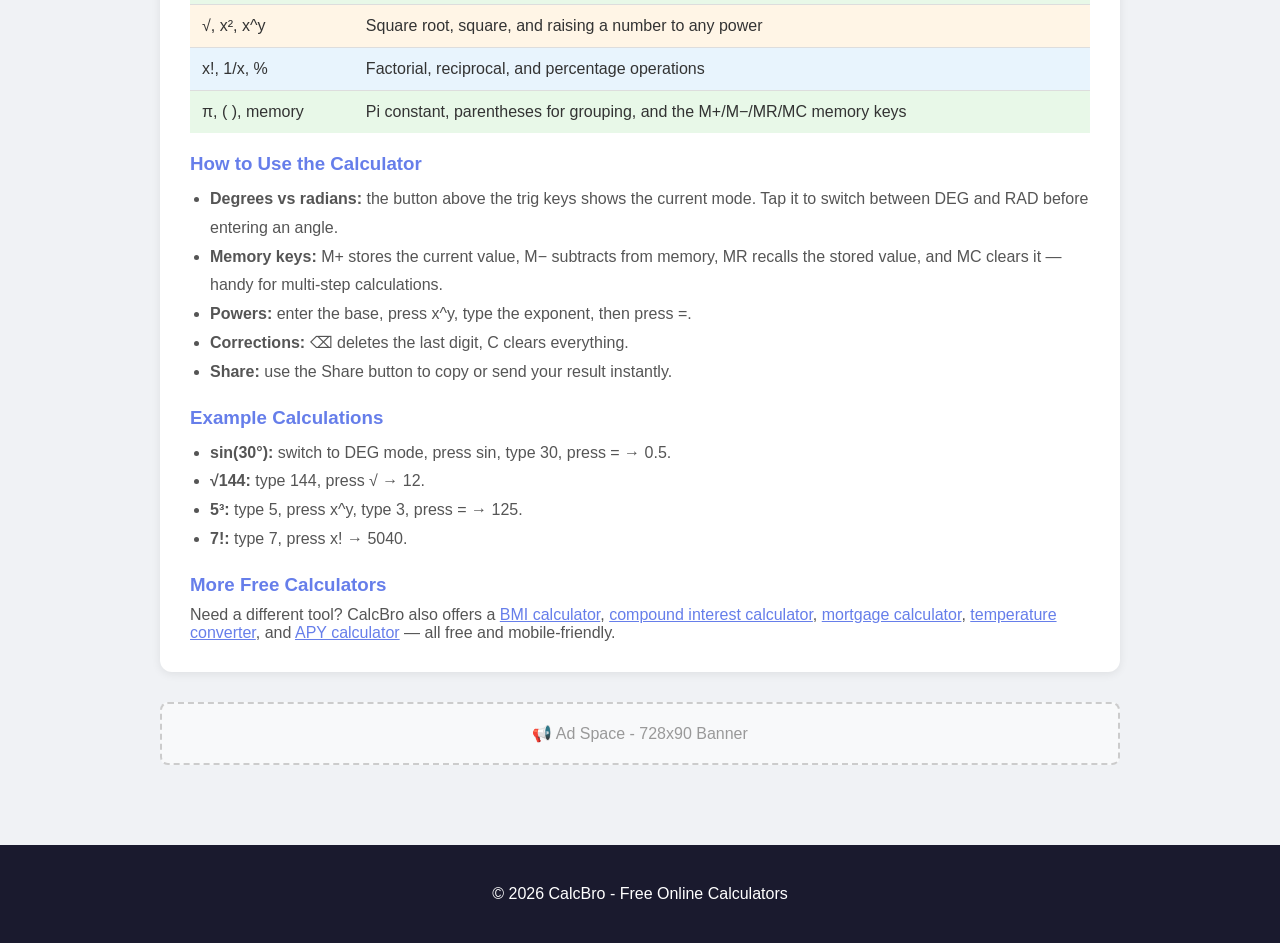
==== commit b6842599: "feat: add SEO sitemap, robots.txt, FAQ schema, and calculator guide content - Add sitemap.xml coveri" ====
--- a/index.html
+++ b/index.html
@@ -10,8 +10,7 @@
     <meta name="author" content="CalcBro">
     <meta name="language" content="English">
     <meta name="revisit-after" content="7 days">
-    <meta http-equiv="Strict-Transport-Security" content="max-age=31536000; includeSubDomains">
-    <meta http-equiv="Referrer-Policy" content="strict-origin-when-cross-origin">
+    <meta name="referrer" content="strict-origin-when-cross-origin">
     <meta http-equiv="Content-Security-Policy" content="default-src 'self'; script-src 'self' https://static.cloudflareinsights.com https://gc.zgo.at; connect-src 'self' https://cloudflareinsights.com https://freshgrass420.goatcounter.com; img-src 'self' data: https:; style-src 'self' 'unsafe-inline'; frame-ancestors 'none';">
     <!-- Open Graph -->
     <meta property="og:title" content="Free Online Scientific Calculator | CalcBro">
@@ -48,6 +47,55 @@
         ]
     }
     </script>
+    <!-- Structured Data: FAQPage -->
+    <script type="application/ld+json">
+    {
+        "@context": "https://schema.org",
+        "@type": "FAQPage",
+        "mainEntity": [
+            {
+                "@type": "Question",
+                "name": "What can the CalcBro scientific calculator do?",
+                "acceptedAnswer": {
+                    "@type": "Answer",
+                    "text": "The CalcBro scientific calculator supports trigonometric functions (sin, cos, tan), logarithms (log, ln), square roots, powers, factorials, percentages, and basic arithmetic. It works in any modern web browser on desktop or mobile with no download or signup required."
+                }
+            },
+            {
+                "@type": "Question",
+                "name": "How do I switch between degrees and radians?",
+                "acceptedAnswer": {
+                    "@type": "Answer",
+                    "text": "Use the DEG/RAD toggle button above the trigonometric keys. The button shows the current mode: DEG for degrees or RAD for radians. Tap it to switch before entering a trigonometric calculation."
+                }
+            },
+            {
+                "@type": "Question",
+                "name": "What do the memory buttons MC, MR, M+ and M- do?",
+                "acceptedAnswer": {
+                    "@type": "Answer",
+                    "text": "M+ adds the current display value to memory, M- subtracts from it, MR recalls the stored value, and MC clears the memory. These keys let you hold intermediate results while working through a multi-step calculation."
+                }
+            },
+            {
+                "@type": "Question",
+                "name": "How do I calculate a square root or a power?",
+                "acceptedAnswer": {
+                    "@type": "Answer",
+                    "text": "Enter a number, then press the square root button to get its square root. To raise a number to a power, enter the base, press x^y, enter the exponent, then press the equals key."
+                }
+            },
+            {
+                "@type": "Question",
+                "name": "Is the CalcBro scientific calculator really free?",
+                "acceptedAnswer": {
+                    "@type": "Answer",
+                    "text": "Yes. The CalcBro scientific calculator is completely free to use with no downloads, no signup, and no usage limits. You can share your result with the Share button."
+                }
+            }
+        ]
+    }
+    </script>
     <!-- Structured Data: BreadcrumbList -->
     <script type="application/ld+json">
     {
@@ -162,6 +210,63 @@
             <button class="btn-calc share-btn" id="sci-share-btn">📤 Share</button>
         </div>
 
+        <section class="section">
+            <h2>📖 Scientific Calculator Guide & Features</h2>
+            <p style="margin-bottom:15px;color:#555;">The CalcBro scientific calculator handles everything from basic arithmetic to advanced math — trigonometry, logarithms, powers, roots, factorials, and percentages — right in your browser. No downloads, no signup, and it works on any device.</p>
+
+            <h3 style="color:#667eea;margin-top:20px;margin-bottom:10px;">Functions Included</h3>
+            <table style="width:100%;border-collapse:collapse;margin-bottom:20px;">
+                <thead>
+                    <tr style="background:#667eea;color:white;">
+                        <th style="padding:12px;text-align:left;border-radius:8px 0 0 0;">Function</th>
+                        <th style="padding:12px;text-align:left;border-radius:0 8px 0 0;">What It Does</th>
+                    </tr>
+                </thead>
+                <tbody>
+                    <tr style="background:#e8f4fd;border-bottom:1px solid #ddd;">
+                        <td style="padding:12px;">sin, cos, tan</td>
+                        <td style="padding:12px;">Trigonometric functions for angles in degrees or radians</td>
+                    </tr>
+                    <tr style="background:#e8f8e8;border-bottom:1px solid #ddd;">
+                        <td style="padding:12px;">log, ln</td>
+                        <td style="padding:12px;">Base-10 and natural logarithms</td>
+                    </tr>
+                    <tr style="background:#fff5e6;border-bottom:1px solid #ddd;">
+                        <td style="padding:12px;">√, x², x^y</td>
+                        <td style="padding:12px;">Square root, square, and raising a number to any power</td>
+                    </tr>
+                    <tr style="background:#e8f4fd;border-bottom:1px solid #ddd;">
+                        <td style="padding:12px;">x!, 1/x, %</td>
+                        <td style="padding:12px;">Factorial, reciprocal, and percentage operations</td>
+                    </tr>
+                    <tr style="background:#e8f8e8;">
+                        <td style="padding:12px;">π, ( ), memory</td>
+                        <td style="padding:12px;">Pi constant, parentheses for grouping, and the M+/M−/MR/MC memory keys</td>
+                    </tr>
+                </tbody>
+            </table>
+
+            <h3 style="color:#667eea;margin-top:20px;margin-bottom:10px;">How to Use the Calculator</h3>
+            <ul style="color:#555;margin-left:20px;line-height:1.8;">
+                <li><strong>Degrees vs radians:</strong> the button above the trig keys shows the current mode. Tap it to switch between DEG and RAD before entering an angle.</li>
+                <li><strong>Memory keys:</strong> M+ stores the current value, M− subtracts from memory, MR recalls the stored value, and MC clears it — handy for multi-step calculations.</li>
+                <li><strong>Powers:</strong> enter the base, press x^y, type the exponent, then press =.</li>
+                <li><strong>Corrections:</strong> ⌫ deletes the last digit, C clears everything.</li>
+                <li><strong>Share:</strong> use the Share button to copy or send your result instantly.</li>
+            </ul>
+
+            <h3 style="color:#667eea;margin-top:20px;margin-bottom:10px;">Example Calculations</h3>
+            <ul style="color:#555;margin-left:20px;line-height:1.8;">
+                <li><strong>sin(30°):</strong> switch to DEG mode, press sin, type 30, press = → 0.5.</li>
+                <li><strong>√144:</strong> type 144, press √ → 12.</li>
+                <li><strong>5³:</strong> type 5, press x^y, type 3, press = → 125.</li>
+                <li><strong>7!:</strong> type 7, press x! → 5040.</li>
+            </ul>
+
+            <h3 style="color:#667eea;margin-top:20px;margin-bottom:10px;">More Free Calculators</h3>
+            <p style="color:#555;">Need a different tool? CalcBro also offers a <a href="bmi.html" style="color:#667eea;">BMI calculator</a>, <a href="compound.html" style="color:#667eea;">compound interest calculator</a>, <a href="mortgage.html" style="color:#667eea;">mortgage calculator</a>, <a href="temperature.html" style="color:#667eea;">temperature converter</a>, and <a href="apy.html" style="color:#667eea;">APY calculator</a> — all free and mobile-friendly.</p>
+        </section>
+
         <div class="ad-box">📢 Ad Space - 728x90 Banner</div>
     </div>
 
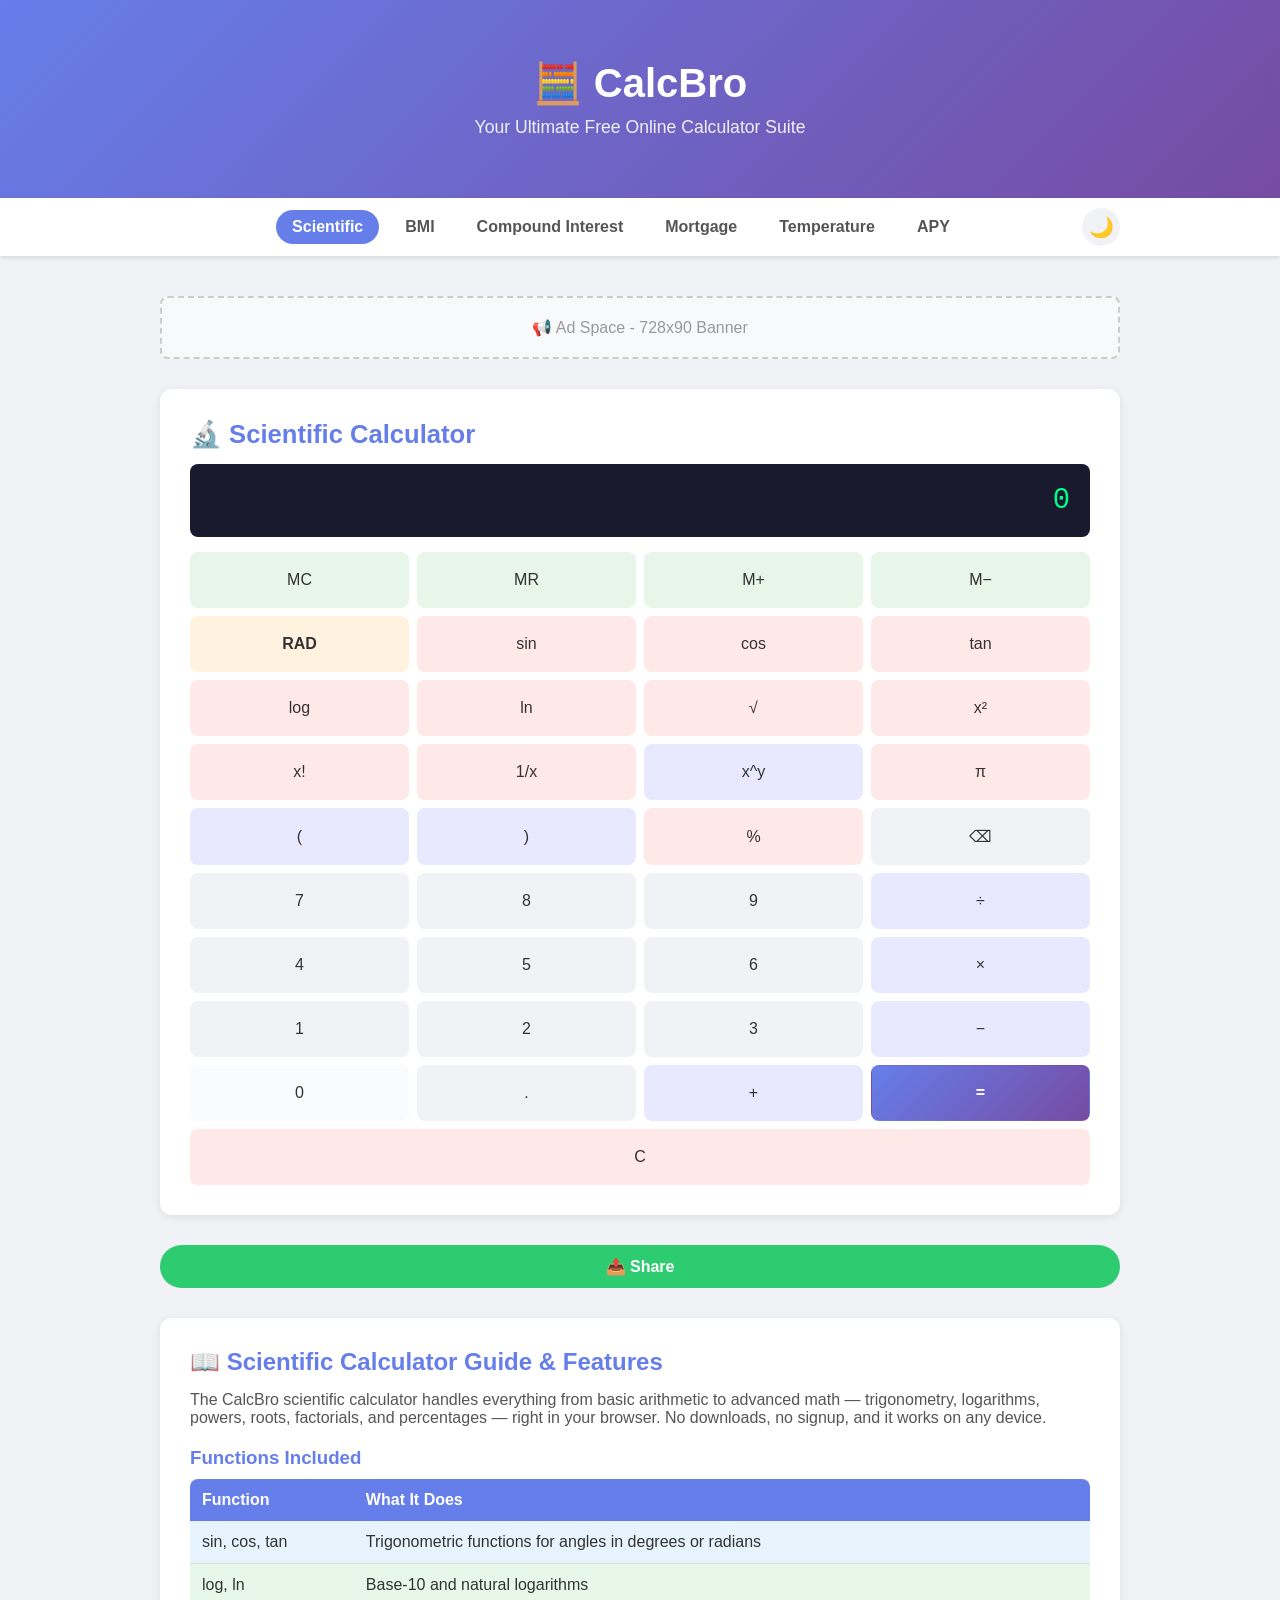
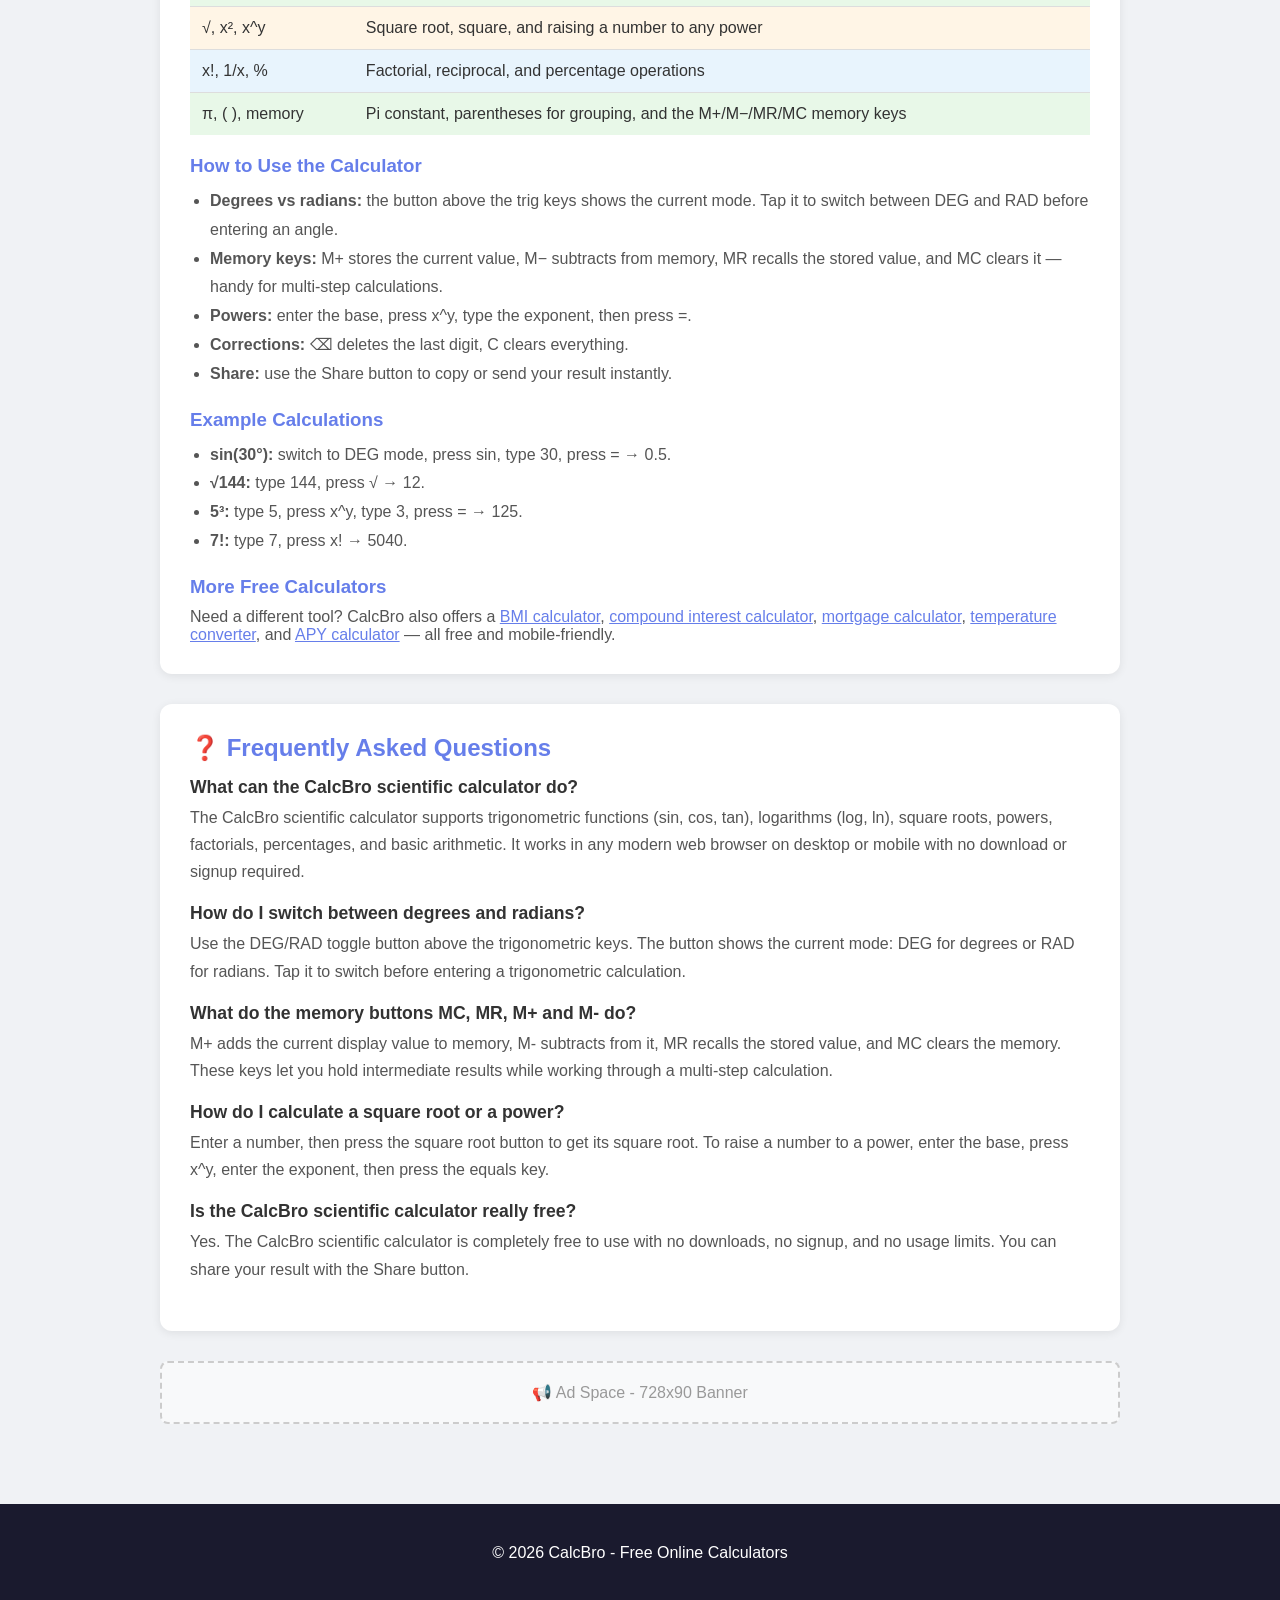
==== commit b2e6a967: "PR#29: SEO improvements - unique H1 headings, visible FAQ sections, content for mortgage/compound/AP" ====
--- a/index.html
+++ b/index.html
@@ -12,6 +12,12 @@
     <meta name="revisit-after" content="7 days">
     <meta name="referrer" content="strict-origin-when-cross-origin">
     <meta http-equiv="Content-Security-Policy" content="default-src 'self'; script-src 'self' https://static.cloudflareinsights.com https://gc.zgo.at; connect-src 'self' https://cloudflareinsights.com https://freshgrass420.goatcounter.com; img-src 'self' data: https:; style-src 'self' 'unsafe-inline'; frame-ancestors 'none';">
+    <!-- Resource hints: preconnect to the only external origins used (analytics beacons) -->
+    <link rel="preconnect" href="https://static.cloudflareinsights.com" crossorigin>
+    <link rel="preconnect" href="https://gc.zgo.at" crossorigin>
+    <link rel="dns-prefetch" href="https://static.cloudflareinsights.com">
+    <link rel="dns-prefetch" href="https://gc.zgo.at">
+    <!-- End resource hints -->
     <!-- Open Graph -->
     <meta property="og:title" content="Free Online Scientific Calculator | CalcBro">
     <meta property="og:description" content="Free online scientific calculator with trig functions, logarithms, square roots, and more. Mobile-friendly, no signup required.">
@@ -22,7 +28,9 @@
     <meta name="twitter:title" content="Free Online Scientific Calculator | CalcBro">
     <meta name="twitter:description" content="Free online scientific calculator with trig functions, logarithms, square roots, and more.">
     <link rel="canonical" href="https://freshgrass420.github.io/calculator-website/index.html">
+    <link rel="preload" href="styles.css" as="style">
     <link rel="stylesheet" href="styles.css">
+    <script defer src="script.js"></script>
     <!-- Structured Data: SoftwareApplication -->
     <script type="application/ld+json">
     {
@@ -121,7 +129,7 @@
 <body>
     <header>
         <div class="container">
-            <h1>🧮 CalcBro</h1>
+            <p class="site-brand"><a href="index.html">🧮 CalcBro</a></p>
             <p>Your Ultimate Free Online Calculator Suite</p>
         </div>
     </header>
@@ -144,7 +152,7 @@
         <div class="ad-box">📢 Ad Space - 728x90 Banner</div>
 
         <section class="section">
-            <h2>🔬 Scientific Calculator</h2>
+            <h1>🔬 Scientific Calculator</h1>
             <div class="sci-display" id="sci-display">0</div>
             <div class="sci-grid">
                 <!-- Memory & Mode Row -->
@@ -267,6 +275,35 @@
             <p style="color:#555;">Need a different tool? CalcBro also offers a <a href="bmi.html" style="color:#667eea;">BMI calculator</a>, <a href="compound.html" style="color:#667eea;">compound interest calculator</a>, <a href="mortgage.html" style="color:#667eea;">mortgage calculator</a>, <a href="temperature.html" style="color:#667eea;">temperature converter</a>, and <a href="apy.html" style="color:#667eea;">APY calculator</a> — all free and mobile-friendly.</p>
         </section>
 
+        <section class="section">
+            <h2>❓ Frequently Asked Questions</h2>
+
+            <div class="faq-item">
+                <h3>What can the CalcBro scientific calculator do?</h3>
+                <p>The CalcBro scientific calculator supports trigonometric functions (sin, cos, tan), logarithms (log, ln), square roots, powers, factorials, percentages, and basic arithmetic. It works in any modern web browser on desktop or mobile with no download or signup required.</p>
+            </div>
+
+            <div class="faq-item">
+                <h3>How do I switch between degrees and radians?</h3>
+                <p>Use the DEG/RAD toggle button above the trigonometric keys. The button shows the current mode: DEG for degrees or RAD for radians. Tap it to switch before entering a trigonometric calculation.</p>
+            </div>
+
+            <div class="faq-item">
+                <h3>What do the memory buttons MC, MR, M+ and M- do?</h3>
+                <p>M+ adds the current display value to memory, M- subtracts from it, MR recalls the stored value, and MC clears the memory. These keys let you hold intermediate results while working through a multi-step calculation.</p>
+            </div>
+
+            <div class="faq-item">
+                <h3>How do I calculate a square root or a power?</h3>
+                <p>Enter a number, then press the square root button to get its square root. To raise a number to a power, enter the base, press x^y, enter the exponent, then press the equals key.</p>
+            </div>
+
+            <div class="faq-item">
+                <h3>Is the CalcBro scientific calculator really free?</h3>
+                <p>Yes. The CalcBro scientific calculator is completely free to use with no downloads, no signup, and no usage limits. You can share your result with the Share button.</p>
+            </div>
+        </section>
+
         <div class="ad-box">📢 Ad Space - 728x90 Banner</div>
     </div>
 
@@ -276,7 +313,6 @@
         </div>
     </footer>
 
-    <script src="script.js"></script>
   <!-- Cloudflare Web Analytics --><script defer src='https://static.cloudflareinsights.com/beacon.min.js' data-cf-beacon='{"token": "e698996f14194ecea9198e165afc4b70"}'></script>
 <!-- GoatCounter Analytics --><script data-goatcounter="https://freshgrass420.goatcounter.com/count"
         async src="//gc.zgo.at/count.js"></script>
--- a/styles.css
+++ b/styles.css
@@ -119,7 +119,9 @@
 }
 .container { max-width: 1000px; margin: 0 auto; padding: 20px; }
 header { background: linear-gradient(135deg, #667eea 0%, #764ba2 100%); color: white; padding: 40px 0; text-align: center; }
-header h1 { font-size: 2.5em; margin-bottom: 10px; }
+.site-brand { font-size: 2.5em; font-weight: bold; margin-bottom: 10px; opacity: 1; }
+.site-brand a { color: white; text-decoration: none; }
+.site-brand a:hover { text-decoration: underline; }
 header p { opacity: 0.9; font-size: 1.1em; }
 .nav-bar {
   background: var(--nav-bg);
@@ -174,6 +176,7 @@
   transition: background-color 0.3s;
 }
 h2 { color: #667eea; margin-bottom: 15px; }
+.section h1 { color: #667eea; margin-bottom: 15px; font-size: 1.6em; }
 .calc-grid { display: grid; grid-template-columns: 1fr 1fr; gap: 20px; }
 @media (max-width: 768px) { .calc-grid { grid-template-columns: 1fr; } }
 .input-group { margin-bottom: 15px; }
@@ -279,3 +282,35 @@
 .share-btn { width: auto; flex: 1; background: #2ecc71; }
 /* Nightmode toggle icon */
 .nm-toggle .nm-icon { pointer-events: none; }
+/* ============================================================
+   Mortgage calculator: down-payment mode, payment breakdown,
+   donut chart, and amortization schedule
+   ============================================================ */
+.input-row { display: flex; gap: 10px; align-items: flex-end; }
+.input-row .input-group { flex: 1; margin-bottom: 0; }
+.input-row .down-mode { flex: 0 0 90px; }
+.mg-results-grid { display: grid; grid-template-columns: 1fr 1fr; gap: 20px; margin-top: 20px; }
+@media (max-width: 768px) { .mg-results-grid { grid-template-columns: 1fr; } }
+.result-table { width: 100%; border-collapse: collapse; margin-top: 8px; font-size: 0.95em; }
+.result-table th, .result-table td { border: 1px solid var(--table-border); padding: 7px 10px; text-align: right; }
+.result-table th { background: var(--table-header-bg); color: var(--table-header-text); }
+.result-table th:first-child, .result-table td:first-child { text-align: left; }
+.result-table tr.total-row td { font-weight: 700; background: var(--result-bg); }
+.mg-donut-wrap { display: flex; flex-direction: column; align-items: center; gap: 10px; }
+.mg-donut-legend { font-size: 0.85em; color: var(--text-secondary); text-align: center; line-height: 1.7; }
+.amort-wrap { margin-top: 20px; }
+.amort-toggle { display: flex; gap: 8px; margin-bottom: 10px; }
+.amort-mode-btn { width: auto; padding: 8px 18px; font-size: 14px; opacity: 0.6; }
+.amort-mode-btn.active { opacity: 1; box-shadow: 0 3px 10px var(--btn-hover-shadow); }
+.amort-table-wrap { max-height: 420px; overflow-y: auto; border: 1px solid var(--table-border); border-radius: 8px; }
+table.amort-table { width: 100%; border-collapse: collapse; font-size: 0.9em; }
+.amort-table th { position: sticky; top: 0; background: var(--table-header-bg); color: var(--table-header-text); z-index: 1; }
+.amort-table th, .amort-table td { border: 1px solid var(--table-border); padding: 6px 10px; text-align: right; }
+.amort-table th:first-child, .amort-table td:first-child { text-align: left; }
+.payoff-note { color: var(--text-secondary); font-size: 0.9em; }
+/* FAQ sections (visible content matching FAQPage structured data) */
+.faq-item { margin-bottom: 18px; }
+.faq-item h3 { color: #333; margin-bottom: 6px; font-size: 1.1em; }
+.faq-item p { color: #555; line-height: 1.7; }
+body.nightmode .faq-item h3 { color: #e0e0e0; }
+body.nightmode .faq-item p { color: #b0b0d0; }
--- a/styles.css
+++ b/styles.css
@@ -119,7 +119,9 @@
 }
 .container { max-width: 1000px; margin: 0 auto; padding: 20px; }
 header { background: linear-gradient(135deg, #667eea 0%, #764ba2 100%); color: white; padding: 40px 0; text-align: center; }
-header h1 { font-size: 2.5em; margin-bottom: 10px; }
+.site-brand { font-size: 2.5em; font-weight: bold; margin-bottom: 10px; opacity: 1; }
+.site-brand a { color: white; text-decoration: none; }
+.site-brand a:hover { text-decoration: underline; }
 header p { opacity: 0.9; font-size: 1.1em; }
 .nav-bar {
   background: var(--nav-bg);
@@ -174,6 +176,7 @@
   transition: background-color 0.3s;
 }
 h2 { color: #667eea; margin-bottom: 15px; }
+.section h1 { color: #667eea; margin-bottom: 15px; font-size: 1.6em; }
 .calc-grid { display: grid; grid-template-columns: 1fr 1fr; gap: 20px; }
 @media (max-width: 768px) { .calc-grid { grid-template-columns: 1fr; } }
 .input-group { margin-bottom: 15px; }
@@ -279,3 +282,35 @@
 .share-btn { width: auto; flex: 1; background: #2ecc71; }
 /* Nightmode toggle icon */
 .nm-toggle .nm-icon { pointer-events: none; }
+/* ============================================================
+   Mortgage calculator: down-payment mode, payment breakdown,
+   donut chart, and amortization schedule
+   ============================================================ */
+.input-row { display: flex; gap: 10px; align-items: flex-end; }
+.input-row .input-group { flex: 1; margin-bottom: 0; }
+.input-row .down-mode { flex: 0 0 90px; }
+.mg-results-grid { display: grid; grid-template-columns: 1fr 1fr; gap: 20px; margin-top: 20px; }
+@media (max-width: 768px) { .mg-results-grid { grid-template-columns: 1fr; } }
+.result-table { width: 100%; border-collapse: collapse; margin-top: 8px; font-size: 0.95em; }
+.result-table th, .result-table td { border: 1px solid var(--table-border); padding: 7px 10px; text-align: right; }
+.result-table th { background: var(--table-header-bg); color: var(--table-header-text); }
+.result-table th:first-child, .result-table td:first-child { text-align: left; }
+.result-table tr.total-row td { font-weight: 700; background: var(--result-bg); }
+.mg-donut-wrap { display: flex; flex-direction: column; align-items: center; gap: 10px; }
+.mg-donut-legend { font-size: 0.85em; color: var(--text-secondary); text-align: center; line-height: 1.7; }
+.amort-wrap { margin-top: 20px; }
+.amort-toggle { display: flex; gap: 8px; margin-bottom: 10px; }
+.amort-mode-btn { width: auto; padding: 8px 18px; font-size: 14px; opacity: 0.6; }
+.amort-mode-btn.active { opacity: 1; box-shadow: 0 3px 10px var(--btn-hover-shadow); }
+.amort-table-wrap { max-height: 420px; overflow-y: auto; border: 1px solid var(--table-border); border-radius: 8px; }
+table.amort-table { width: 100%; border-collapse: collapse; font-size: 0.9em; }
+.amort-table th { position: sticky; top: 0; background: var(--table-header-bg); color: var(--table-header-text); z-index: 1; }
+.amort-table th, .amort-table td { border: 1px solid var(--table-border); padding: 6px 10px; text-align: right; }
+.amort-table th:first-child, .amort-table td:first-child { text-align: left; }
+.payoff-note { color: var(--text-secondary); font-size: 0.9em; }
+/* FAQ sections (visible content matching FAQPage structured data) */
+.faq-item { margin-bottom: 18px; }
+.faq-item h3 { color: #333; margin-bottom: 6px; font-size: 1.1em; }
+.faq-item p { color: #555; line-height: 1.7; }
+body.nightmode .faq-item h3 { color: #e0e0e0; }
+body.nightmode .faq-item p { color: #b0b0d0; }
